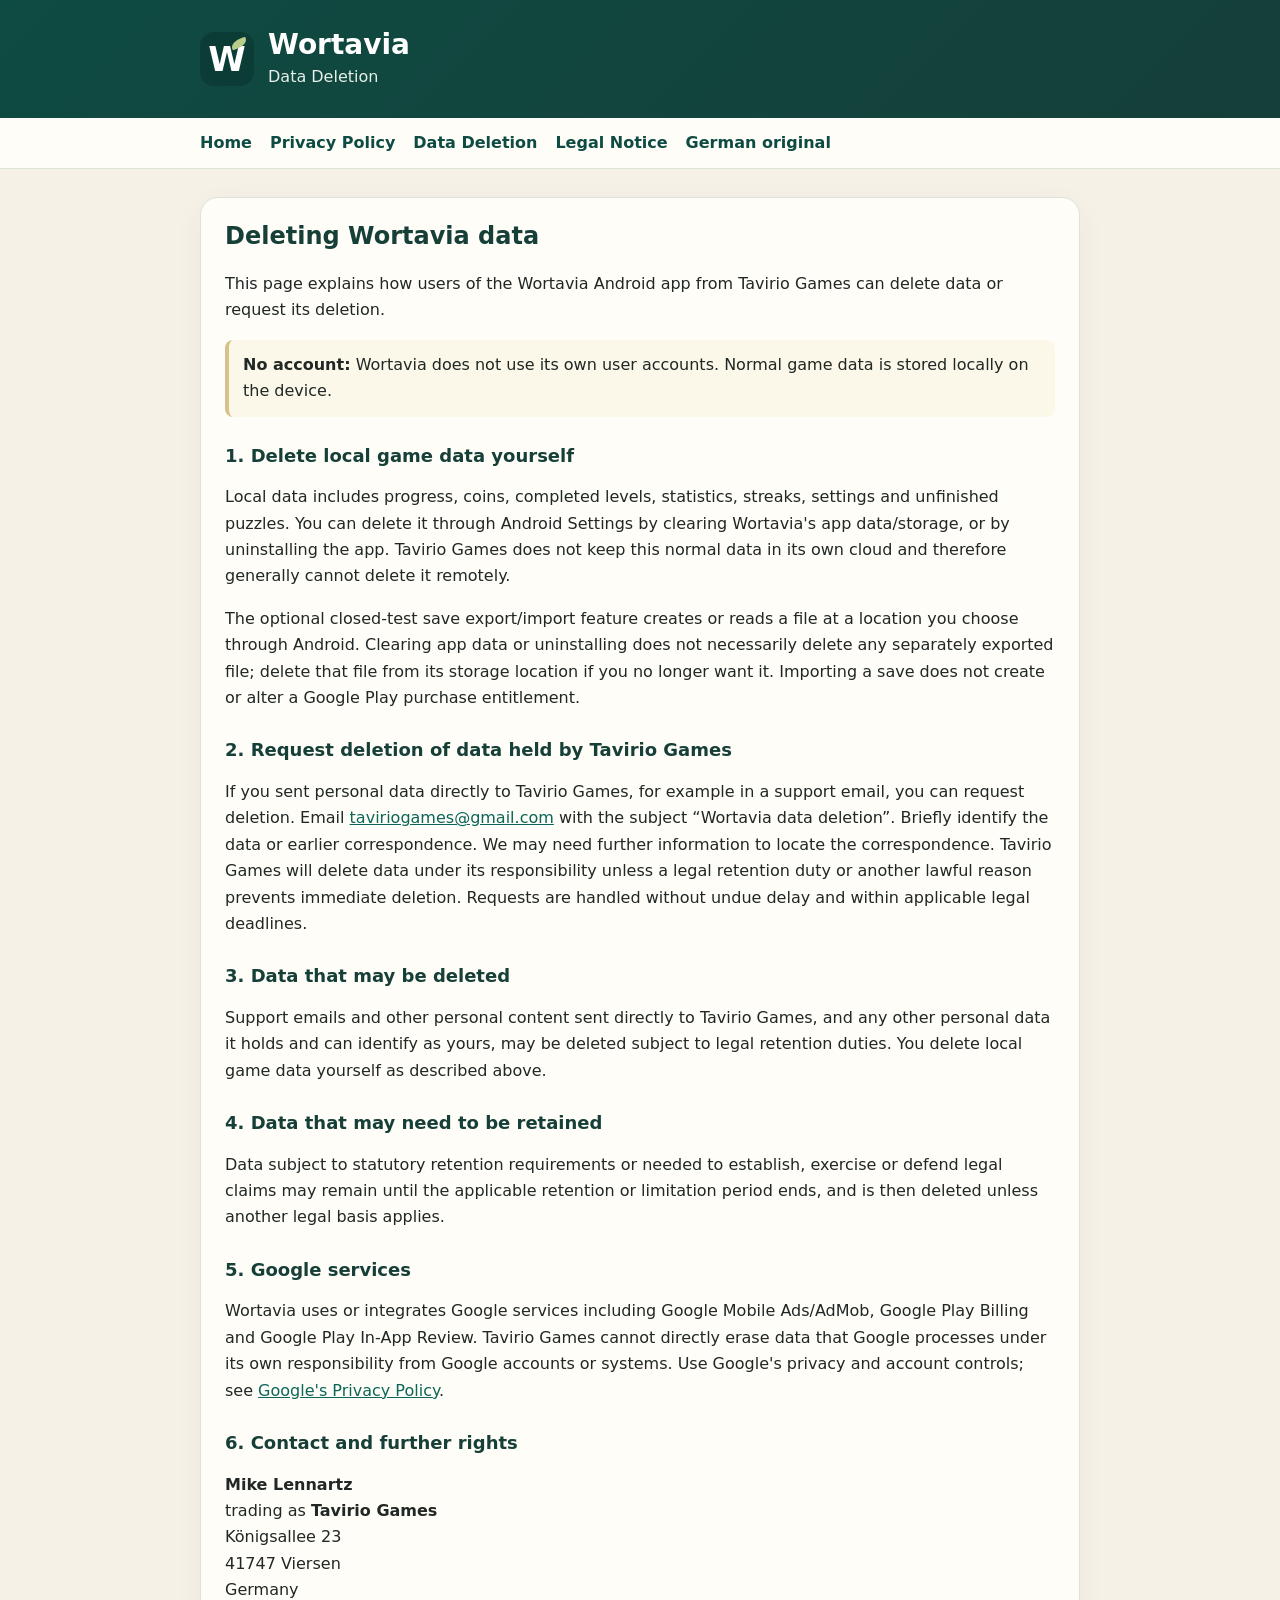
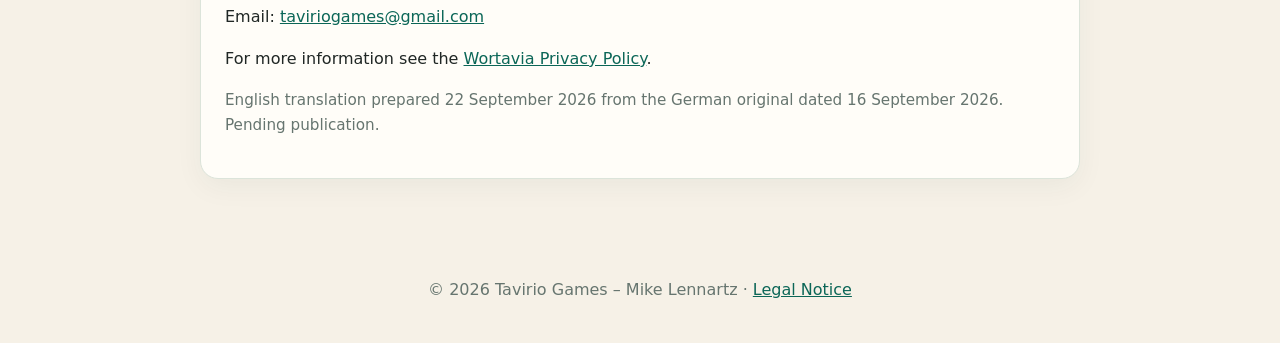
==== data-deletion-en.html @ 03f28e55 "Publish English Wortavia legal pages" ====
<!doctype html>
<html lang="en">
<head><meta charset="utf-8"><meta name="viewport" content="width=device-width,initial-scale=1"><title>Data Deletion – Wortavia</title><meta name="description" content="How to delete Wortavia data and request deletion from Tavirio Games."><link rel="stylesheet" href="styles.css"></head>
<body><header><div class="wrap brand"><div class="logo" aria-hidden="true">W</div><div><h1>Wortavia</h1><p>Data Deletion</p></div></div></header>
<nav><div class="wrap"><a href="index.html">Home</a><a href="privacy-en.html">Privacy Policy</a><a href="data-deletion-en.html">Data Deletion</a><a href="legal-notice-en.html">Legal Notice</a><a href="datenloeschung.html">German original</a></div></nav>
<main class="wrap"><section class="card"><h2>Deleting Wortavia data</h2>
<p>This page explains how users of the Wortavia Android app from Tavirio Games can delete data or request its deletion.</p>
<div class="notice"><strong>No account:</strong> Wortavia does not use its own user accounts. Normal game data is stored locally on the device.</div>
<h3>1. Delete local game data yourself</h3>
<p>Local data includes progress, coins, completed levels, statistics, streaks, settings and unfinished puzzles. You can delete it through Android Settings by clearing Wortavia's app data/storage, or by uninstalling the app. Tavirio Games does not keep this normal data in its own cloud and therefore generally cannot delete it remotely.</p>
<p>The optional closed-test save export/import feature creates or reads a file at a location you choose through Android. Clearing app data or uninstalling does not necessarily delete any separately exported file; delete that file from its storage location if you no longer want it. Importing a save does not create or alter a Google Play purchase entitlement.</p>
<h3>2. Request deletion of data held by Tavirio Games</h3>
<p>If you sent personal data directly to Tavirio Games, for example in a support email, you can request deletion. Email <a href="mailto:taviriogames@gmail.com?subject=Wortavia%20data%20deletion">taviriogames@gmail.com</a> with the subject “Wortavia data deletion”. Briefly identify the data or earlier correspondence. We may need further information to locate the correspondence. Tavirio Games will delete data under its responsibility unless a legal retention duty or another lawful reason prevents immediate deletion. Requests are handled without undue delay and within applicable legal deadlines.</p>
<h3>3. Data that may be deleted</h3>
<p>Support emails and other personal content sent directly to Tavirio Games, and any other personal data it holds and can identify as yours, may be deleted subject to legal retention duties. You delete local game data yourself as described above.</p>
<h3>4. Data that may need to be retained</h3>
<p>Data subject to statutory retention requirements or needed to establish, exercise or defend legal claims may remain until the applicable retention or limitation period ends, and is then deleted unless another legal basis applies.</p>
<h3>5. Google services</h3>
<p>Wortavia uses or integrates Google services including Google Mobile Ads/AdMob, Google Play Billing and Google Play In-App Review. Tavirio Games cannot directly erase data that Google processes under its own responsibility from Google accounts or systems. Use Google's privacy and account controls; see <a href="https://policies.google.com/privacy?hl=en">Google's Privacy Policy</a>.</p>
<h3>6. Contact and further rights</h3>
<p><strong>Mike Lennartz</strong><br>trading as <strong>Tavirio Games</strong><br>Königsallee 23<br>41747 Viersen<br>Germany<br>Email: <a href="mailto:taviriogames@gmail.com">taviriogames@gmail.com</a></p>
<p>For more information see the <a href="privacy-en.html">Wortavia Privacy Policy</a>.</p>
<p class="small">English translation prepared 22 September 2026 from the German original dated 16 September 2026. Pending publication.</p>
</section></main><footer><div class="wrap">© 2026 Tavirio Games – Mike Lennartz · <a href="legal-notice-en.html">Legal Notice</a></div></footer></body></html>
---- styles.css ----
:root{--bg:#f6f1e7;--card:#fffdf8;--text:#163f38;--muted:#66756f;--line:#dce4da;--accent:#0e4b42;--accent2:#d6c28a}*{box-sizing:border-box}html{scroll-behavior:smooth}body{margin:0;font-family:system-ui,-apple-system,BlinkMacSystemFont,"Segoe UI",Roboto,Arial,sans-serif;background:var(--bg);color:#202725;line-height:1.65}header{background:linear-gradient(135deg,#0e4b42,#153f39);color:#fff;padding:28px 20px}.wrap{max-width:920px;margin:0 auto;padding-left:20px;padding-right:20px}.brand{display:flex;gap:14px;align-items:center}.logo{width:54px;height:54px;border-radius:14px;background:#0b3d36;display:flex;align-items:center;justify-content:center;font-size:34px;font-weight:700;color:#fff;position:relative}.logo:after{content:"";position:absolute;width:16px;height:9px;border-radius:80% 10% 80% 10%;background:#b9cc8b;right:7px;top:7px;transform:rotate(-18deg)}header h1{margin:0;font-size:28px;color:#fff}header p{margin:2px 0 0;color:#e6efe9}nav{background:#fffdf8;border-bottom:1px solid var(--line);position:sticky;top:0;z-index:2}nav .wrap{display:flex;gap:18px;padding-top:12px;padding-bottom:12px;flex-wrap:wrap}nav a{color:var(--accent);text-decoration:none;font-weight:650}main{padding-top:28px;padding-bottom:54px}.card{background:var(--card);border:1px solid var(--line);border-radius:18px;padding:24px;margin-bottom:20px;box-shadow:0 8px 28px rgba(22,63,56,.05)}h1,h2,h3{color:var(--text);line-height:1.2}h2{font-size:24px;margin-top:0}h3{font-size:18px;margin-top:28px}a{color:#0b6657}.button{display:inline-block;background:var(--accent);color:#fff;text-decoration:none;padding:10px 14px;border-radius:10px;font-weight:700;margin:4px 8px 4px 0}.button.secondary{background:#e8eee9;color:var(--accent)}.notice{border-left:4px solid var(--accent2);padding:12px 14px;background:#fbf7e9;border-radius:8px}.small{color:var(--muted);font-size:.95rem}footer{padding:24px 0 40px;color:var(--muted);text-align:center}ul{padding-left:22px}@media(max-width:560px){header{padding:22px 14px}.wrap{padding-left:14px;padding-right:14px}.card{padding:19px}.brand{align-items:flex-start}.logo{width:48px;height:48px;font-size:30px}nav .wrap{gap:14px}}
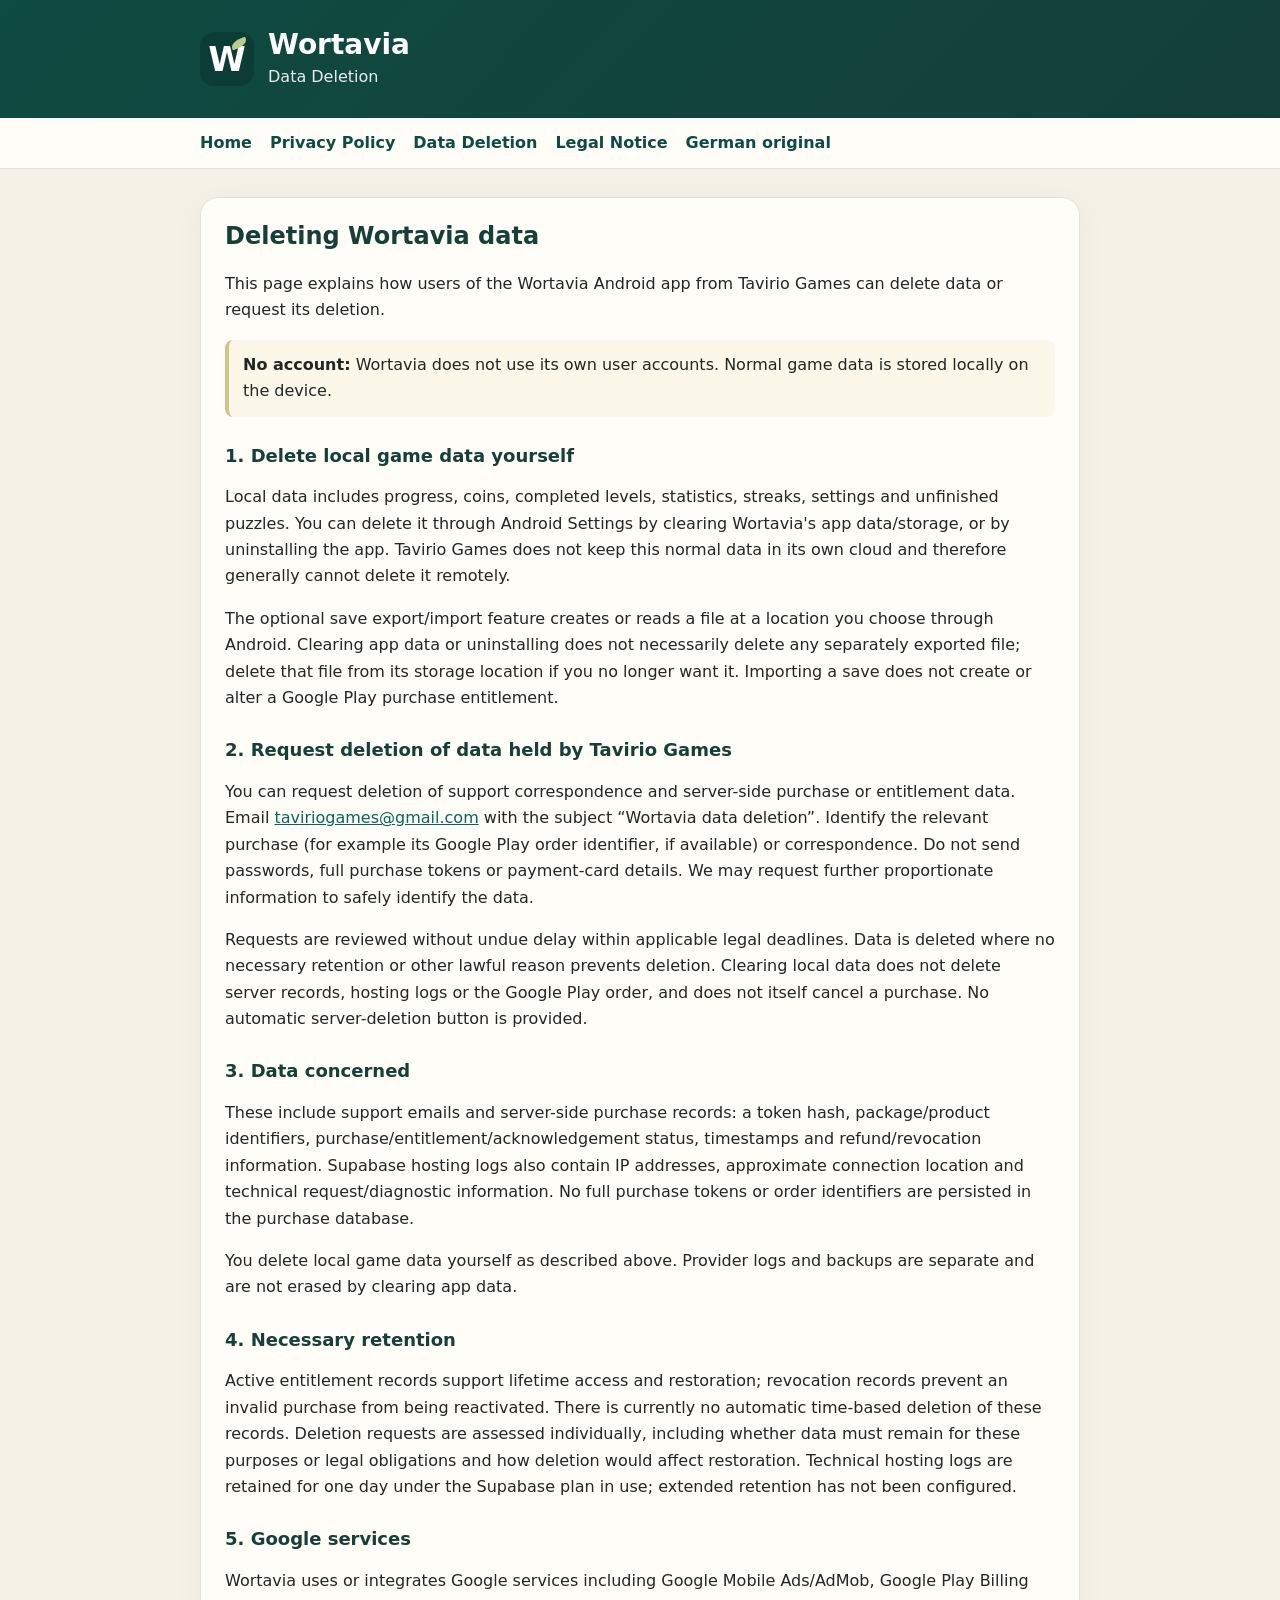
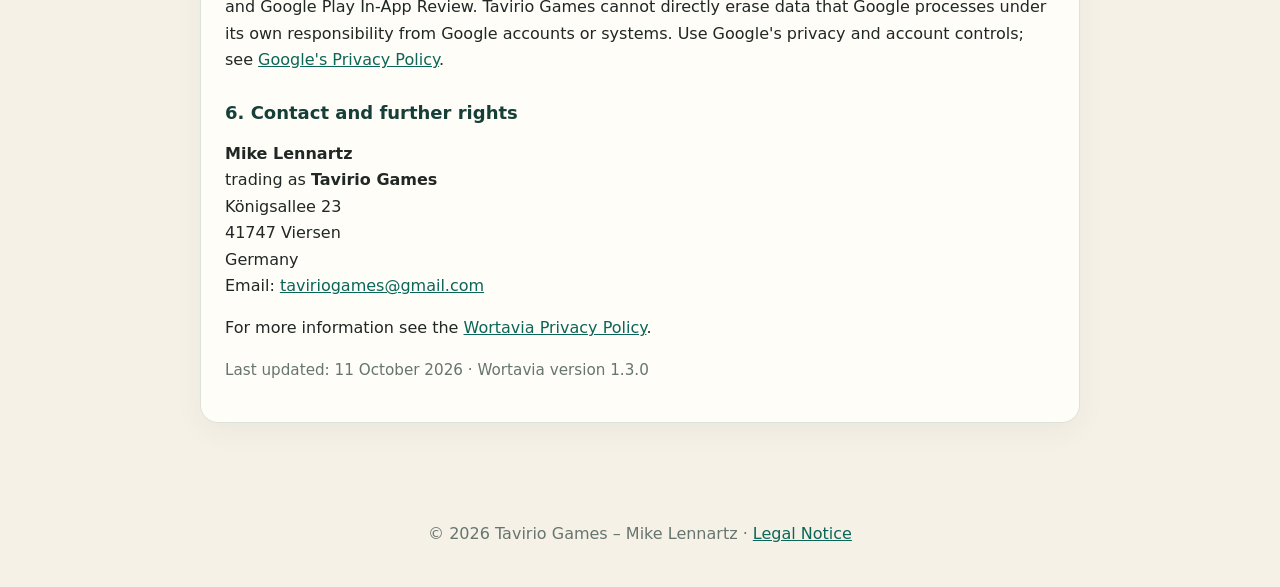
==== commit 02a82a41: "Update Wortavia privacy and data deletion disclosures" ====
--- a/data-deletion-en.html
+++ b/data-deletion-en.html
@@ -8,17 +8,19 @@
 <div class="notice"><strong>No account:</strong> Wortavia does not use its own user accounts. Normal game data is stored locally on the device.</div>
 <h3>1. Delete local game data yourself</h3>
 <p>Local data includes progress, coins, completed levels, statistics, streaks, settings and unfinished puzzles. You can delete it through Android Settings by clearing Wortavia's app data/storage, or by uninstalling the app. Tavirio Games does not keep this normal data in its own cloud and therefore generally cannot delete it remotely.</p>
-<p>The optional closed-test save export/import feature creates or reads a file at a location you choose through Android. Clearing app data or uninstalling does not necessarily delete any separately exported file; delete that file from its storage location if you no longer want it. Importing a save does not create or alter a Google Play purchase entitlement.</p>
+<p>The optional save export/import feature creates or reads a file at a location you choose through Android. Clearing app data or uninstalling does not necessarily delete any separately exported file; delete that file from its storage location if you no longer want it. Importing a save does not create or alter a Google Play purchase entitlement.</p>
 <h3>2. Request deletion of data held by Tavirio Games</h3>
-<p>If you sent personal data directly to Tavirio Games, for example in a support email, you can request deletion. Email <a href="mailto:taviriogames@gmail.com?subject=Wortavia%20data%20deletion">taviriogames@gmail.com</a> with the subject “Wortavia data deletion”. Briefly identify the data or earlier correspondence. We may need further information to locate the correspondence. Tavirio Games will delete data under its responsibility unless a legal retention duty or another lawful reason prevents immediate deletion. Requests are handled without undue delay and within applicable legal deadlines.</p>
-<h3>3. Data that may be deleted</h3>
-<p>Support emails and other personal content sent directly to Tavirio Games, and any other personal data it holds and can identify as yours, may be deleted subject to legal retention duties. You delete local game data yourself as described above.</p>
-<h3>4. Data that may need to be retained</h3>
-<p>Data subject to statutory retention requirements or needed to establish, exercise or defend legal claims may remain until the applicable retention or limitation period ends, and is then deleted unless another legal basis applies.</p>
+<p>You can request deletion of support correspondence and server-side purchase or entitlement data. Email <a href="mailto:taviriogames@gmail.com?subject=Wortavia%20data%20deletion">taviriogames@gmail.com</a> with the subject “Wortavia data deletion”. Identify the relevant purchase (for example its Google Play order identifier, if available) or correspondence. Do not send passwords, full purchase tokens or payment-card details. We may request further proportionate information to safely identify the data.</p>
+<p>Requests are reviewed without undue delay within applicable legal deadlines. Data is deleted where no necessary retention or other lawful reason prevents deletion. Clearing local data does not delete server records, hosting logs or the Google Play order, and does not itself cancel a purchase. No automatic server-deletion button is provided.</p>
+<h3>3. Data concerned</h3>
+<p>These include support emails and server-side purchase records: a token hash, package/product identifiers, purchase/entitlement/acknowledgement status, timestamps and refund/revocation information. Supabase hosting logs also contain IP addresses, approximate connection location and technical request/diagnostic information. No full purchase tokens or order identifiers are persisted in the purchase database.</p>
+<p>You delete local game data yourself as described above. Provider logs and backups are separate and are not erased by clearing app data.</p>
+<h3>4. Necessary retention</h3>
+<p>Active entitlement records support lifetime access and restoration; revocation records prevent an invalid purchase from being reactivated. There is currently no automatic time-based deletion of these records. Deletion requests are assessed individually, including whether data must remain for these purposes or legal obligations and how deletion would affect restoration. Technical hosting logs are retained for one day under the Supabase plan in use; extended retention has not been configured.</p>
 <h3>5. Google services</h3>
 <p>Wortavia uses or integrates Google services including Google Mobile Ads/AdMob, Google Play Billing and Google Play In-App Review. Tavirio Games cannot directly erase data that Google processes under its own responsibility from Google accounts or systems. Use Google's privacy and account controls; see <a href="https://policies.google.com/privacy?hl=en">Google's Privacy Policy</a>.</p>
 <h3>6. Contact and further rights</h3>
 <p><strong>Mike Lennartz</strong><br>trading as <strong>Tavirio Games</strong><br>Königsallee 23<br>41747 Viersen<br>Germany<br>Email: <a href="mailto:taviriogames@gmail.com">taviriogames@gmail.com</a></p>
 <p>For more information see the <a href="privacy-en.html">Wortavia Privacy Policy</a>.</p>
-<p class="small">English translation prepared 22 September 2026 from the German original dated 16 September 2026. Pending publication.</p>
+<p class="small">Last updated: 11 October 2026 · Wortavia version 1.3.0</p>
 </section></main><footer><div class="wrap">© 2026 Tavirio Games – Mike Lennartz · <a href="legal-notice-en.html">Legal Notice</a></div></footer></body></html>
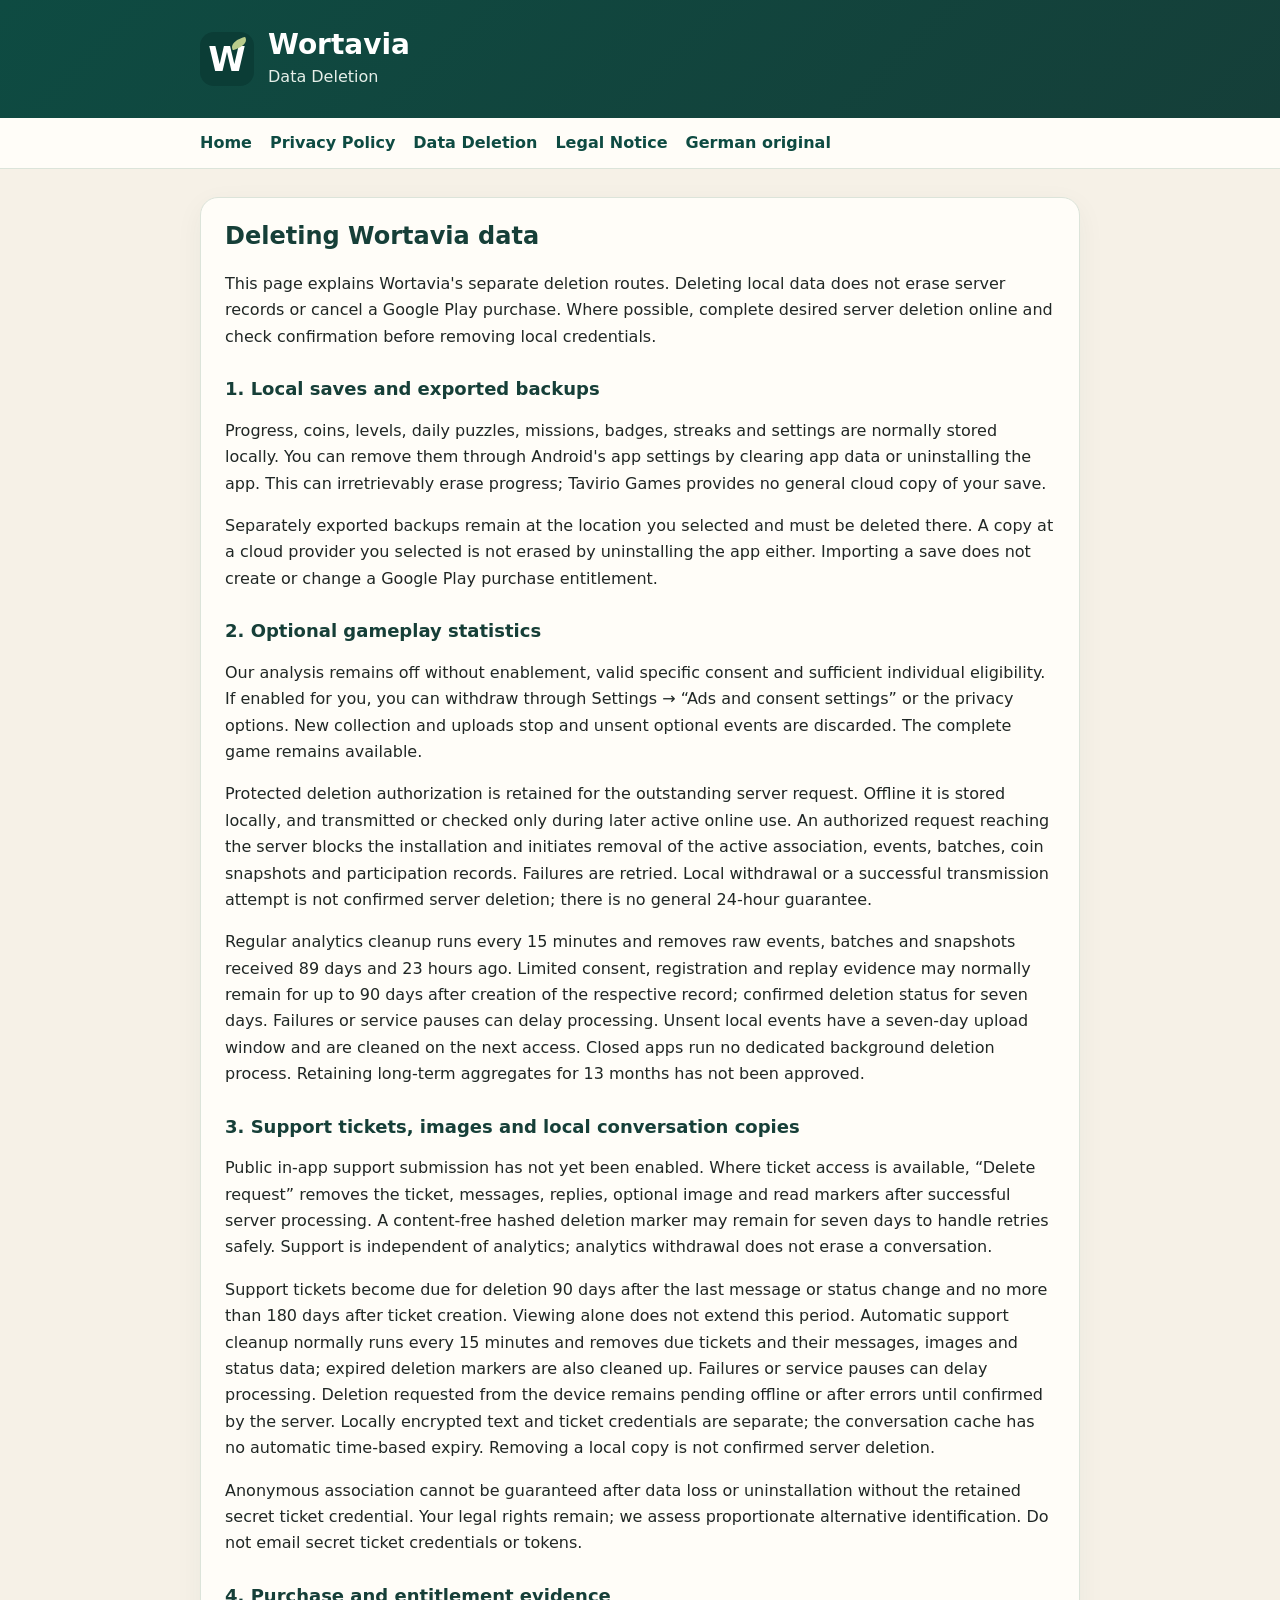
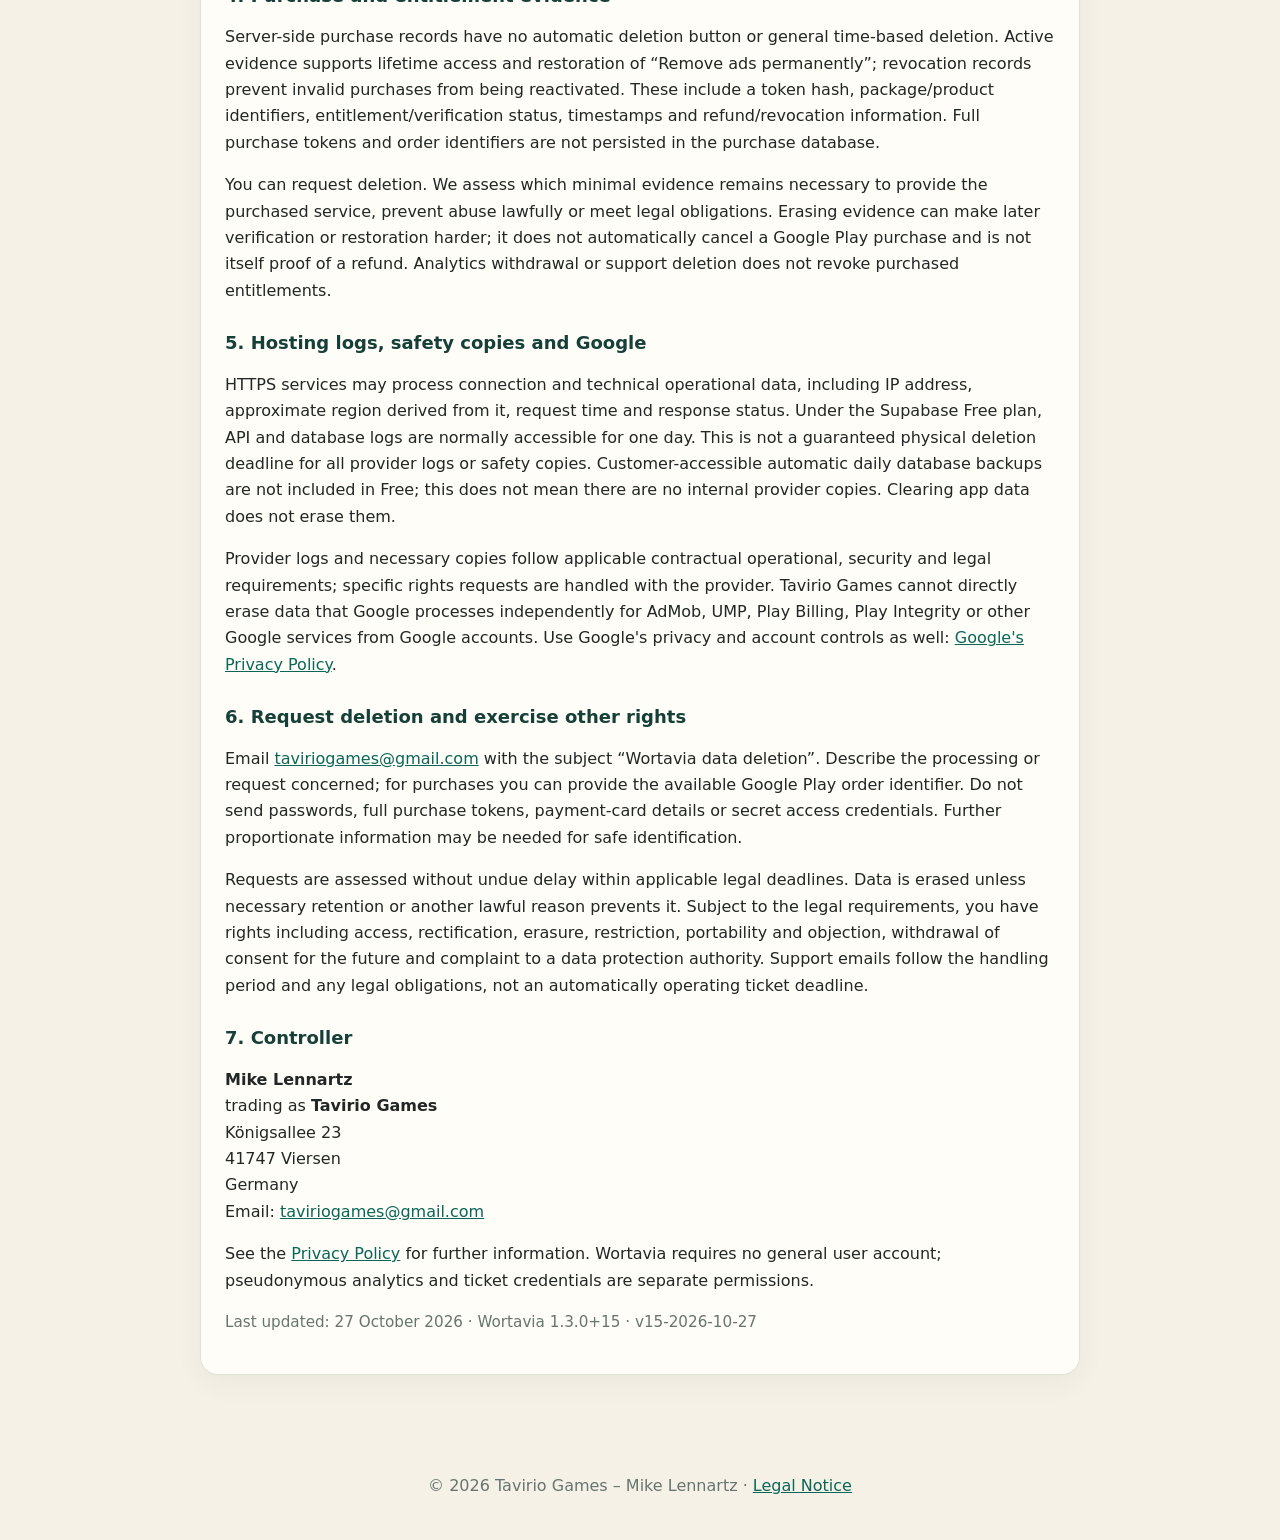
==== commit a7423002: "Publish Wortavia +15 privacy and deletion policies" ====
--- a/data-deletion-en.html
+++ b/data-deletion-en.html
@@ -3,24 +3,31 @@
 <head><meta charset="utf-8"><meta name="viewport" content="width=device-width,initial-scale=1"><title>Data Deletion – Wortavia</title><meta name="description" content="How to delete Wortavia data and request deletion from Tavirio Games."><link rel="stylesheet" href="styles.css"></head>
 <body><header><div class="wrap brand"><div class="logo" aria-hidden="true">W</div><div><h1>Wortavia</h1><p>Data Deletion</p></div></div></header>
 <nav><div class="wrap"><a href="index.html">Home</a><a href="privacy-en.html">Privacy Policy</a><a href="data-deletion-en.html">Data Deletion</a><a href="legal-notice-en.html">Legal Notice</a><a href="datenloeschung.html">German original</a></div></nav>
-<main class="wrap"><section class="card"><h2>Deleting Wortavia data</h2>
-<p>This page explains how users of the Wortavia Android app from Tavirio Games can delete data or request its deletion.</p>
-<div class="notice"><strong>No account:</strong> Wortavia does not use its own user accounts. Normal game data is stored locally on the device.</div>
-<h3>1. Delete local game data yourself</h3>
-<p>Local data includes progress, coins, completed levels, statistics, streaks, settings and unfinished puzzles. You can delete it through Android Settings by clearing Wortavia's app data/storage, or by uninstalling the app. Tavirio Games does not keep this normal data in its own cloud and therefore generally cannot delete it remotely.</p>
-<p>The optional save export/import feature creates or reads a file at a location you choose through Android. Clearing app data or uninstalling does not necessarily delete any separately exported file; delete that file from its storage location if you no longer want it. Importing a save does not create or alter a Google Play purchase entitlement.</p>
-<h3>2. Request deletion of data held by Tavirio Games</h3>
-<p>You can request deletion of support correspondence and server-side purchase or entitlement data. Email <a href="mailto:taviriogames@gmail.com?subject=Wortavia%20data%20deletion">taviriogames@gmail.com</a> with the subject “Wortavia data deletion”. Identify the relevant purchase (for example its Google Play order identifier, if available) or correspondence. Do not send passwords, full purchase tokens or payment-card details. We may request further proportionate information to safely identify the data.</p>
-<p>Requests are reviewed without undue delay within applicable legal deadlines. Data is deleted where no necessary retention or other lawful reason prevents deletion. Clearing local data does not delete server records, hosting logs or the Google Play order, and does not itself cancel a purchase. No automatic server-deletion button is provided.</p>
-<h3>3. Data concerned</h3>
-<p>These include support emails and server-side purchase records: a token hash, package/product identifiers, purchase/entitlement/acknowledgement status, timestamps and refund/revocation information. Supabase hosting logs also contain IP addresses, approximate connection location and technical request/diagnostic information. No full purchase tokens or order identifiers are persisted in the purchase database.</p>
-<p>You delete local game data yourself as described above. Provider logs and backups are separate and are not erased by clearing app data.</p>
-<h3>4. Necessary retention</h3>
-<p>Active entitlement records support lifetime access and restoration; revocation records prevent an invalid purchase from being reactivated. There is currently no automatic time-based deletion of these records. Deletion requests are assessed individually, including whether data must remain for these purposes or legal obligations and how deletion would affect restoration. Technical hosting logs are retained for one day under the Supabase plan in use; extended retention has not been configured.</p>
-<h3>5. Google services</h3>
-<p>Wortavia uses or integrates Google services including Google Mobile Ads/AdMob, Google Play Billing and Google Play In-App Review. Tavirio Games cannot directly erase data that Google processes under its own responsibility from Google accounts or systems. Use Google's privacy and account controls; see <a href="https://policies.google.com/privacy?hl=en">Google's Privacy Policy</a>.</p>
-<h3>6. Contact and further rights</h3>
+<main class="wrap"><section class="card">
+<h2>Deleting Wortavia data</h2>
+<p>This page explains Wortavia's separate deletion routes. Deleting local data does not erase server records or cancel a Google Play purchase. Where possible, complete desired server deletion online and check confirmation before removing local credentials.</p>
+<h3>1. Local saves and exported backups</h3>
+<p>Progress, coins, levels, daily puzzles, missions, badges, streaks and settings are normally stored locally. You can remove them through Android's app settings by clearing app data or uninstalling the app. This can irretrievably erase progress; Tavirio Games provides no general cloud copy of your save.</p>
+<p>Separately exported backups remain at the location you selected and must be deleted there. A copy at a cloud provider you selected is not erased by uninstalling the app either. Importing a save does not create or change a Google Play purchase entitlement.</p>
+<h3>2. Optional gameplay statistics</h3>
+<p>Our analysis remains off without enablement, valid specific consent and sufficient individual eligibility. If enabled for you, you can withdraw through Settings → “Ads and consent settings” or the privacy options. New collection and uploads stop and unsent optional events are discarded. The complete game remains available.</p>
+<p>Protected deletion authorization is retained for the outstanding server request. Offline it is stored locally, and transmitted or checked only during later active online use. An authorized request reaching the server blocks the installation and initiates removal of the active association, events, batches, coin snapshots and participation records. Failures are retried. Local withdrawal or a successful transmission attempt is not confirmed server deletion; there is no general 24-hour guarantee.</p>
+<p>Regular analytics cleanup runs every 15 minutes and removes raw events, batches and snapshots received 89 days and 23 hours ago. Limited consent, registration and replay evidence may normally remain for up to 90 days after creation of the respective record; confirmed deletion status for seven days. Failures or service pauses can delay processing. Unsent local events have a seven-day upload window and are cleaned on the next access. Closed apps run no dedicated background deletion process. Retaining long-term aggregates for 13 months has not been approved.</p>
+<h3>3. Support tickets, images and local conversation copies</h3>
+<p>Public in-app support submission has not yet been enabled. Where ticket access is available, “Delete request” removes the ticket, messages, replies, optional image and read markers after successful server processing. A content-free hashed deletion marker may remain for seven days to handle retries safely. Support is independent of analytics; analytics withdrawal does not erase a conversation.</p>
+<p>Support tickets become due for deletion 90 days after the last message or status change and no more than 180 days after ticket creation. Viewing alone does not extend this period. Automatic support cleanup normally runs every 15 minutes and removes due tickets and their messages, images and status data; expired deletion markers are also cleaned up. Failures or service pauses can delay processing. Deletion requested from the device remains pending offline or after errors until confirmed by the server. Locally encrypted text and ticket credentials are separate; the conversation cache has no automatic time-based expiry. Removing a local copy is not confirmed server deletion.</p>
+<p>Anonymous association cannot be guaranteed after data loss or uninstallation without the retained secret ticket credential. Your legal rights remain; we assess proportionate alternative identification. Do not email secret ticket credentials or tokens.</p>
+<h3>4. Purchase and entitlement evidence</h3>
+<p>Server-side purchase records have no automatic deletion button or general time-based deletion. Active evidence supports lifetime access and restoration of “Remove ads permanently”; revocation records prevent invalid purchases from being reactivated. These include a token hash, package/product identifiers, entitlement/verification status, timestamps and refund/revocation information. Full purchase tokens and order identifiers are not persisted in the purchase database.</p>
+<p>You can request deletion. We assess which minimal evidence remains necessary to provide the purchased service, prevent abuse lawfully or meet legal obligations. Erasing evidence can make later verification or restoration harder; it does not automatically cancel a Google Play purchase and is not itself proof of a refund. Analytics withdrawal or support deletion does not revoke purchased entitlements.</p>
+<h3>5. Hosting logs, safety copies and Google</h3>
+<p>HTTPS services may process connection and technical operational data, including IP address, approximate region derived from it, request time and response status. Under the Supabase Free plan, API and database logs are normally accessible for one day. This is not a guaranteed physical deletion deadline for all provider logs or safety copies. Customer-accessible automatic daily database backups are not included in Free; this does not mean there are no internal provider copies. Clearing app data does not erase them.</p>
+<p>Provider logs and necessary copies follow applicable contractual operational, security and legal requirements; specific rights requests are handled with the provider. Tavirio Games cannot directly erase data that Google processes independently for AdMob, UMP, Play Billing, Play Integrity or other Google services from Google accounts. Use Google's privacy and account controls as well: <a href="https://policies.google.com/privacy?hl=en">Google's Privacy Policy</a>.</p>
+<h3>6. Request deletion and exercise other rights</h3>
+<p>Email <a href="mailto:taviriogames@gmail.com?subject=Wortavia%20data%20deletion">taviriogames@gmail.com</a> with the subject “Wortavia data deletion”. Describe the processing or request concerned; for purchases you can provide the available Google Play order identifier. Do not send passwords, full purchase tokens, payment-card details or secret access credentials. Further proportionate information may be needed for safe identification.</p>
+<p>Requests are assessed without undue delay within applicable legal deadlines. Data is erased unless necessary retention or another lawful reason prevents it. Subject to the legal requirements, you have rights including access, rectification, erasure, restriction, portability and objection, withdrawal of consent for the future and complaint to a data protection authority. Support emails follow the handling period and any legal obligations, not an automatically operating ticket deadline.</p>
+<h3>7. Controller</h3>
 <p><strong>Mike Lennartz</strong><br>trading as <strong>Tavirio Games</strong><br>Königsallee 23<br>41747 Viersen<br>Germany<br>Email: <a href="mailto:taviriogames@gmail.com">taviriogames@gmail.com</a></p>
-<p>For more information see the <a href="privacy-en.html">Wortavia Privacy Policy</a>.</p>
-<p class="small">Last updated: 11 October 2026 · Wortavia version 1.3.0</p>
+<p>See the <a href="privacy-en.html">Privacy Policy</a> for further information. Wortavia requires no general user account; pseudonymous analytics and ticket credentials are separate permissions.</p>
+<p class="small">Last updated: 27 October 2026 · Wortavia 1.3.0+15 · v15-2026-10-27</p>
 </section></main><footer><div class="wrap">© 2026 Tavirio Games – Mike Lennartz · <a href="legal-notice-en.html">Legal Notice</a></div></footer></body></html>
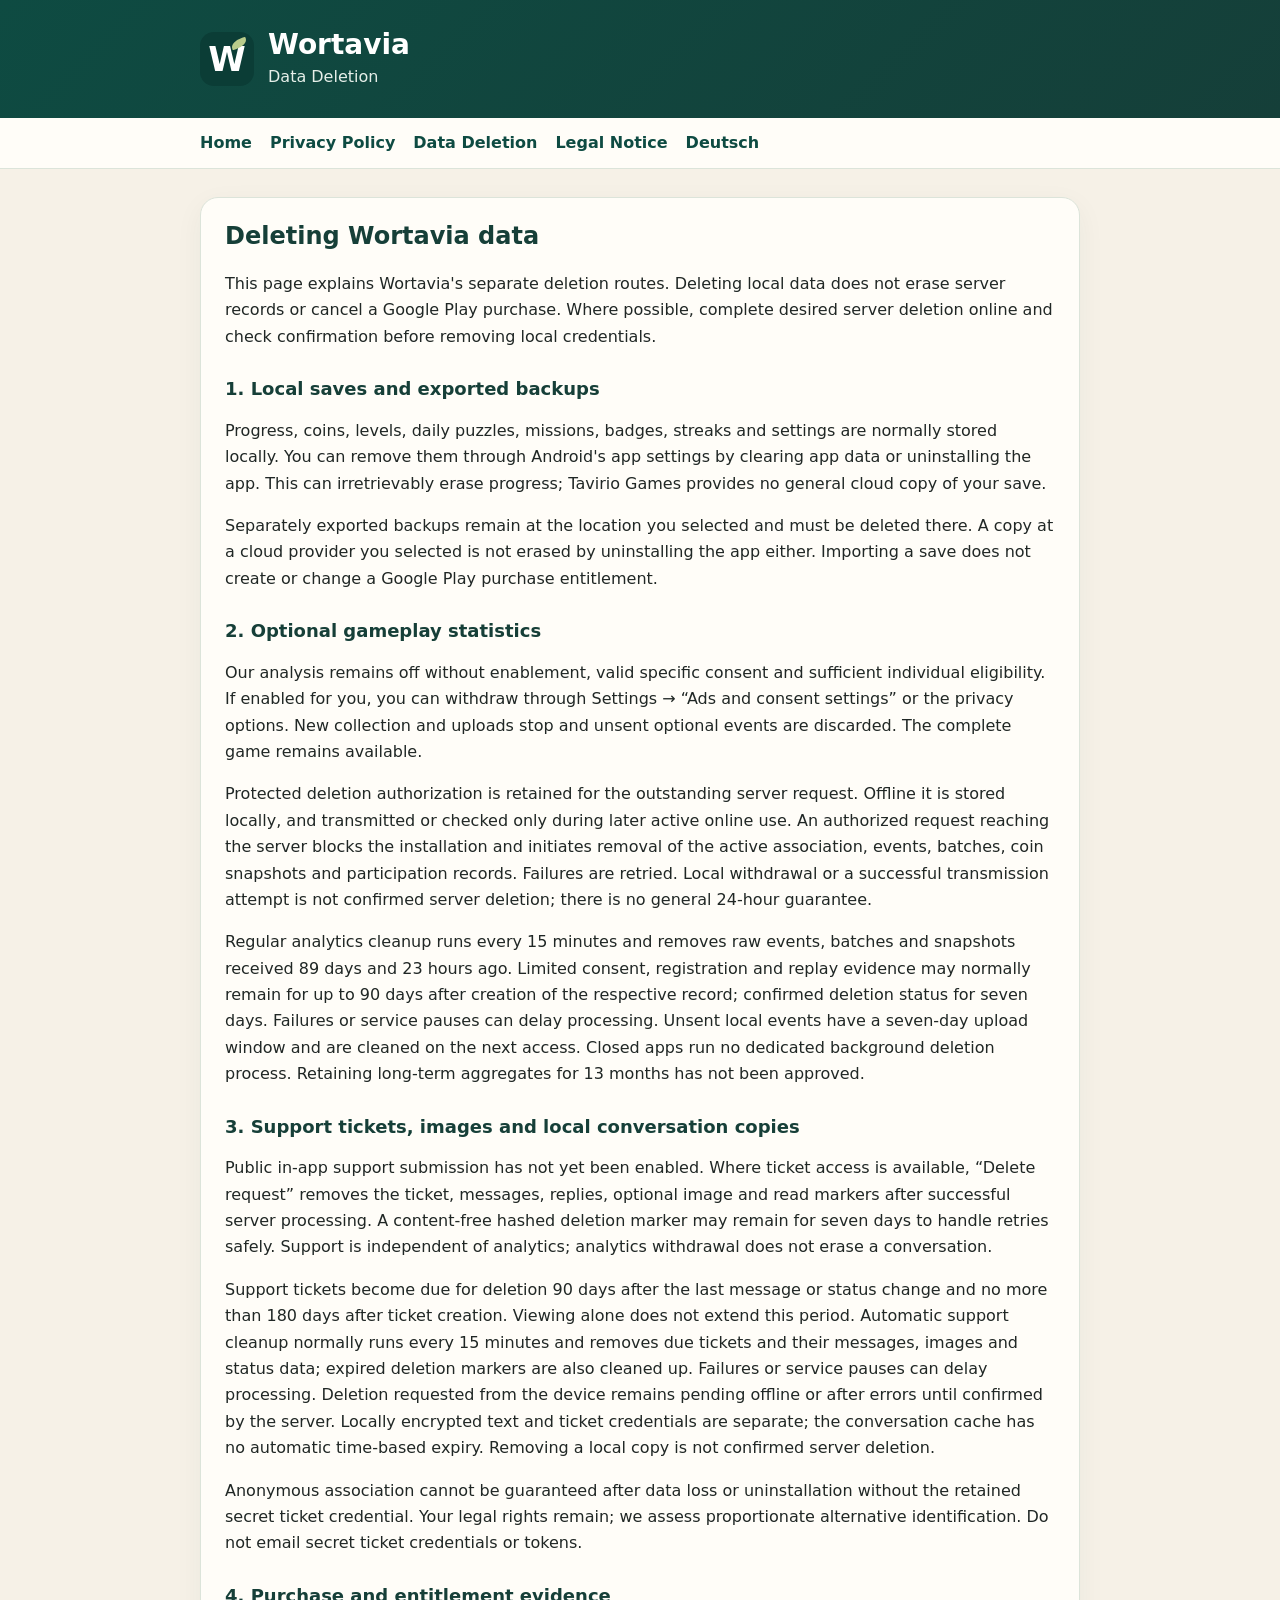
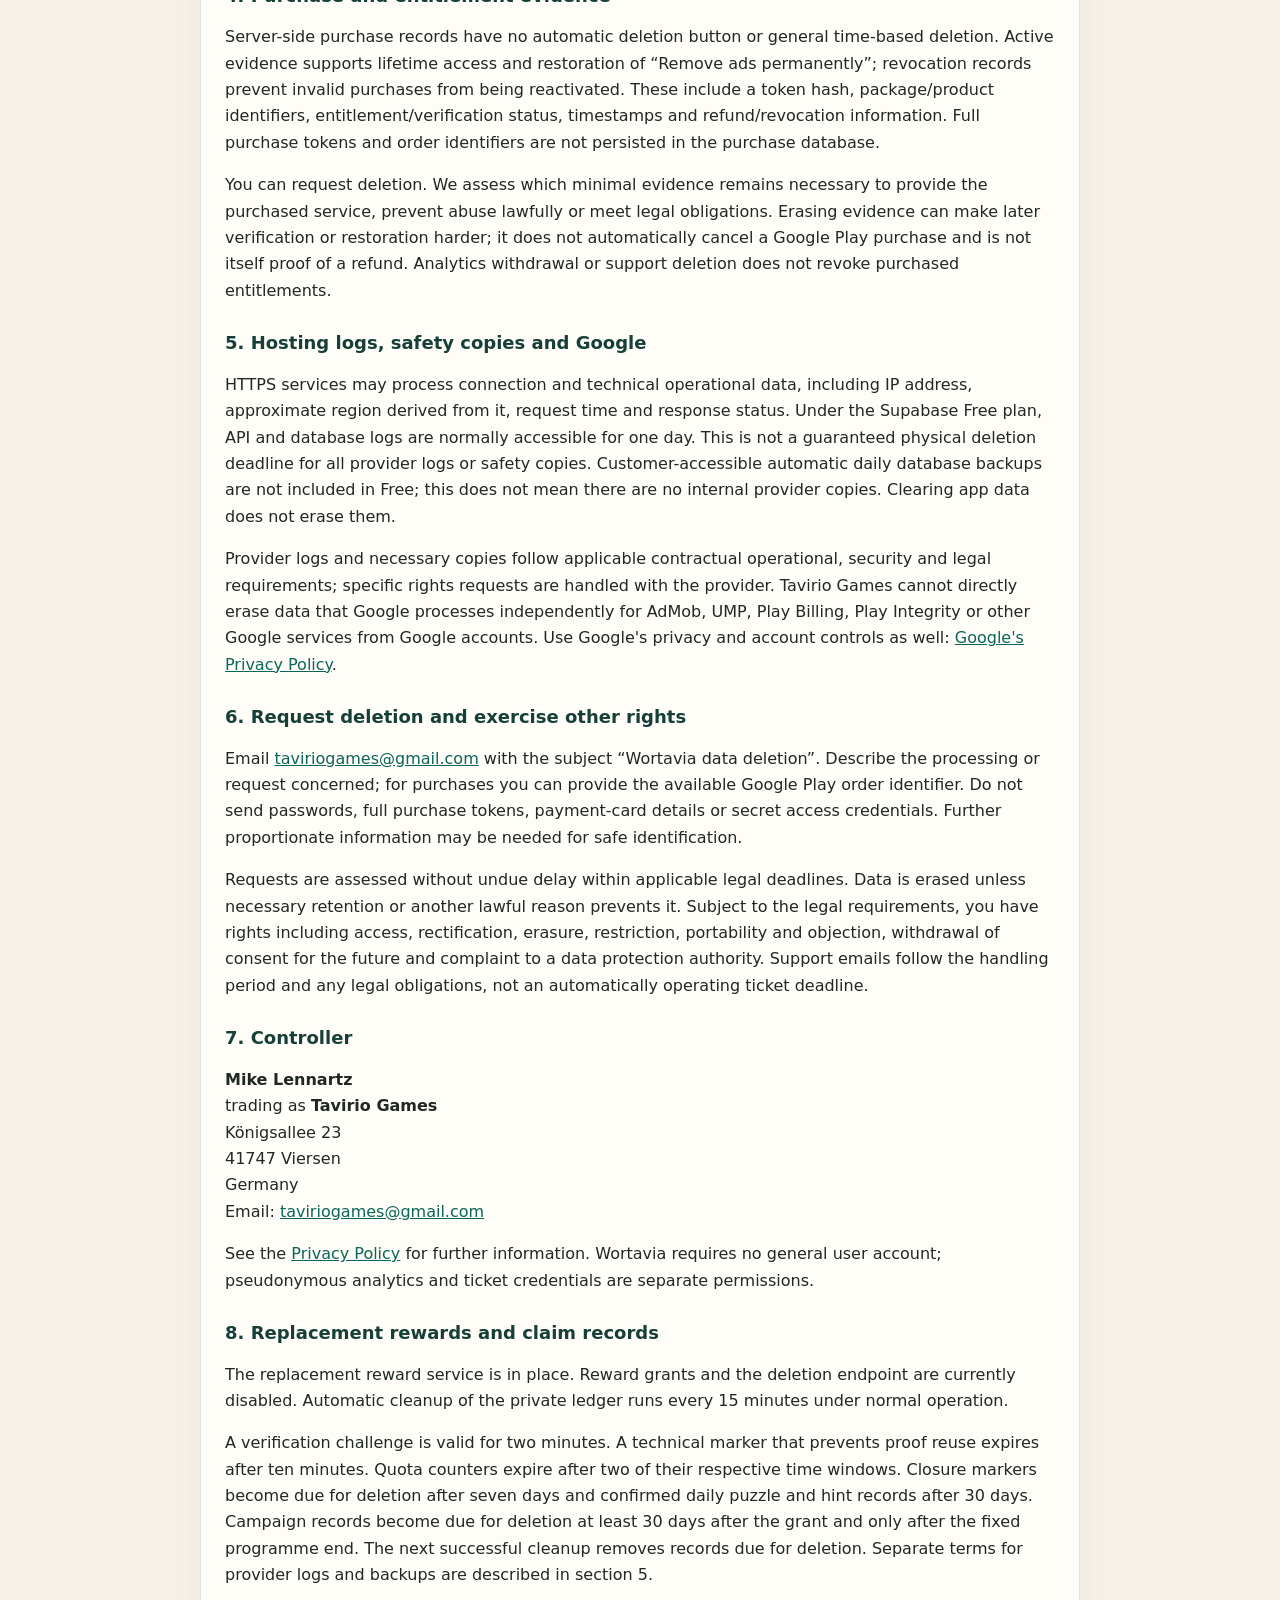
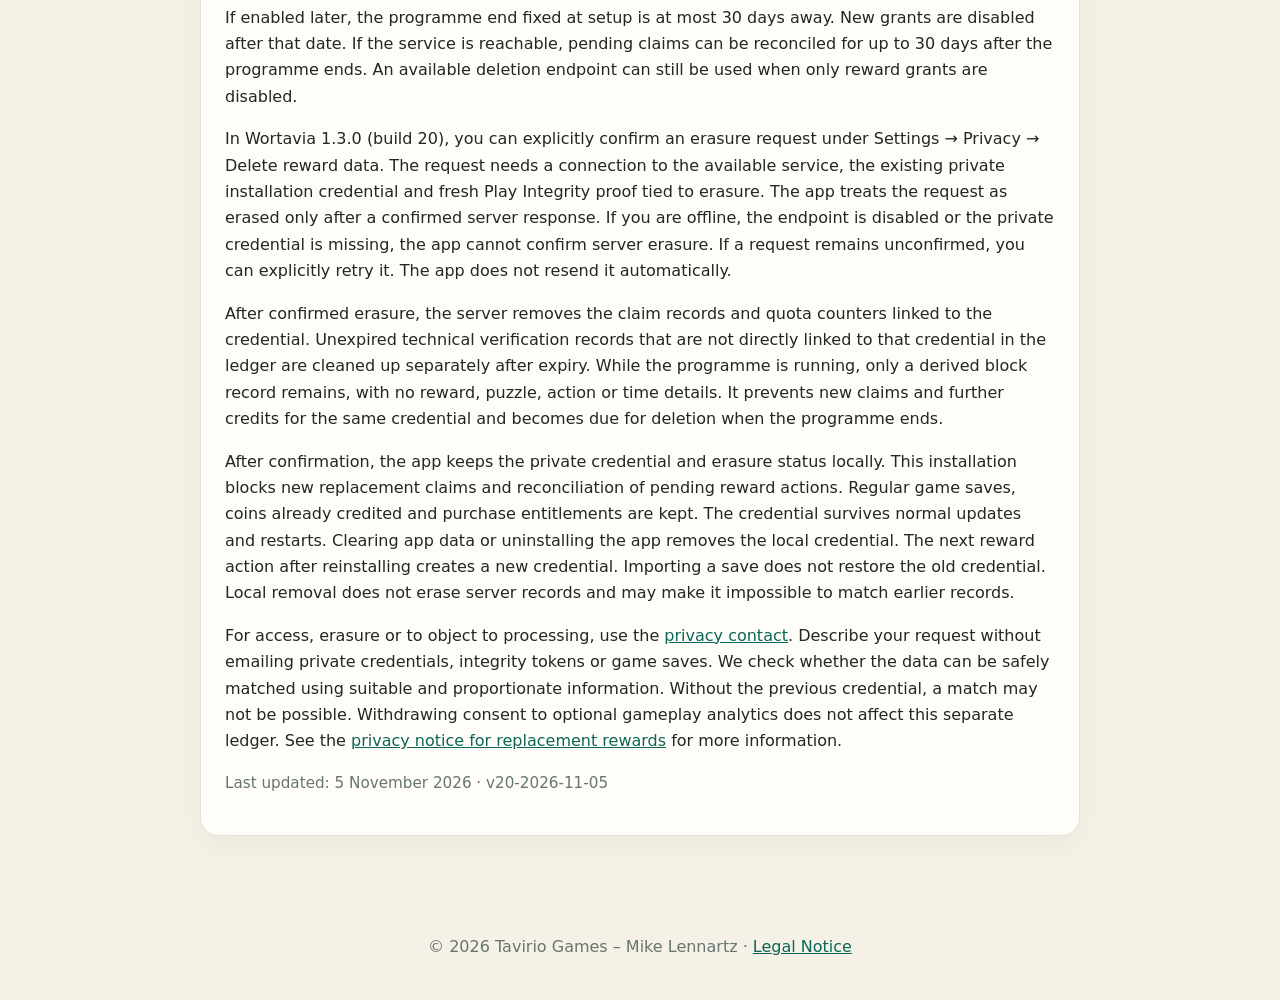
==== commit 9dbf80ef: "Publish Wortavia +20 privacy and deletion policies" ====
--- a/data-deletion-en.html
+++ b/data-deletion-en.html
@@ -2,7 +2,7 @@
 <html lang="en">
 <head><meta charset="utf-8"><meta name="viewport" content="width=device-width,initial-scale=1"><title>Data Deletion – Wortavia</title><meta name="description" content="How to delete Wortavia data and request deletion from Tavirio Games."><link rel="stylesheet" href="styles.css"></head>
 <body><header><div class="wrap brand"><div class="logo" aria-hidden="true">W</div><div><h1>Wortavia</h1><p>Data Deletion</p></div></div></header>
-<nav><div class="wrap"><a href="index.html">Home</a><a href="privacy-en.html">Privacy Policy</a><a href="data-deletion-en.html">Data Deletion</a><a href="legal-notice-en.html">Legal Notice</a><a href="datenloeschung.html">German original</a></div></nav>
+<nav><div class="wrap"><a href="index.html">Home</a><a href="privacy-en.html">Privacy Policy</a><a href="data-deletion-en.html" aria-current="page">Data Deletion</a><a href="legal-notice-en.html">Legal Notice</a><a href="datenloeschung.html" lang="de" hreflang="de">Deutsch</a></div></nav>
 <main class="wrap"><section class="card">
 <h2>Deleting Wortavia data</h2>
 <p>This page explains Wortavia's separate deletion routes. Deleting local data does not erase server records or cancel a Google Play purchase. Where possible, complete desired server deletion online and check confirmation before removing local credentials.</p>
@@ -29,5 +29,15 @@
 <h3>7. Controller</h3>
 <p><strong>Mike Lennartz</strong><br>trading as <strong>Tavirio Games</strong><br>Königsallee 23<br>41747 Viersen<br>Germany<br>Email: <a href="mailto:taviriogames@gmail.com">taviriogames@gmail.com</a></p>
 <p>See the <a href="privacy-en.html">Privacy Policy</a> for further information. Wortavia requires no general user account; pseudonymous analytics and ticket credentials are separate permissions.</p>
-<p class="small">Last updated: 27 October 2026 · Wortavia 1.3.0+15 · v15-2026-10-27</p>
+
+<h3 id="replacement-rewards">8. Replacement rewards and claim records</h3>
+<p>The replacement reward service is in place. Reward grants and the deletion endpoint are currently disabled. Automatic cleanup of the private ledger runs every 15 minutes under normal operation.</p>
+<p>A verification challenge is valid for two minutes. A technical marker that prevents proof reuse expires after ten minutes. Quota counters expire after two of their respective time windows. Closure markers become due for deletion after seven days and confirmed daily puzzle and hint records after 30 days. Campaign records become due for deletion at least 30 days after the grant and only after the fixed programme end. The next successful cleanup removes records due for deletion. Separate terms for provider logs and backups are described in section 5.</p>
+<p>If enabled later, the programme end fixed at setup is at most 30 days away. New grants are disabled after that date. If the service is reachable, pending claims can be reconciled for up to 30 days after the programme ends. An available deletion endpoint can still be used when only reward grants are disabled.</p>
+<p>In Wortavia 1.3.0 (build 20), you can explicitly confirm an erasure request under Settings → Privacy → Delete reward data. The request needs a connection to the available service, the existing private installation credential and fresh Play Integrity proof tied to erasure. The app treats the request as erased only after a confirmed server response. If you are offline, the endpoint is disabled or the private credential is missing, the app cannot confirm server erasure. If a request remains unconfirmed, you can explicitly retry it. The app does not resend it automatically.</p>
+<p>After confirmed erasure, the server removes the claim records and quota counters linked to the credential. Unexpired technical verification records that are not directly linked to that credential in the ledger are cleaned up separately after expiry. While the programme is running, only a derived block record remains, with no reward, puzzle, action or time details. It prevents new claims and further credits for the same credential and becomes due for deletion when the programme ends.</p>
+<p>After confirmation, the app keeps the private credential and erasure status locally. This installation blocks new replacement claims and reconciliation of pending reward actions. Regular game saves, coins already credited and purchase entitlements are kept. The credential survives normal updates and restarts. Clearing app data or uninstalling the app removes the local credential. The next reward action after reinstalling creates a new credential. Importing a save does not restore the old credential. Local removal does not erase server records and may make it impossible to match earlier records.</p>
+<p>For access, erasure or to object to processing, use the <a href="mailto:taviriogames@gmail.com?subject=Wortavia%20replacement%20reward%20privacy">privacy contact</a>. Describe your request without emailing private credentials, integrity tokens or game saves. We check whether the data can be safely matched using suitable and proportionate information. Without the previous credential, a match may not be possible. Withdrawing consent to optional gameplay analytics does not affect this separate ledger. See the <a href="privacy-en.html#replacement-rewards">privacy notice for replacement rewards</a> for more information.</p>
+
+<p class="small">Last updated: <time datetime="2026-11-05">5 November 2026</time> · v20-2026-11-05</p>
 </section></main><footer><div class="wrap">© 2026 Tavirio Games – Mike Lennartz · <a href="legal-notice-en.html">Legal Notice</a></div></footer></body></html>
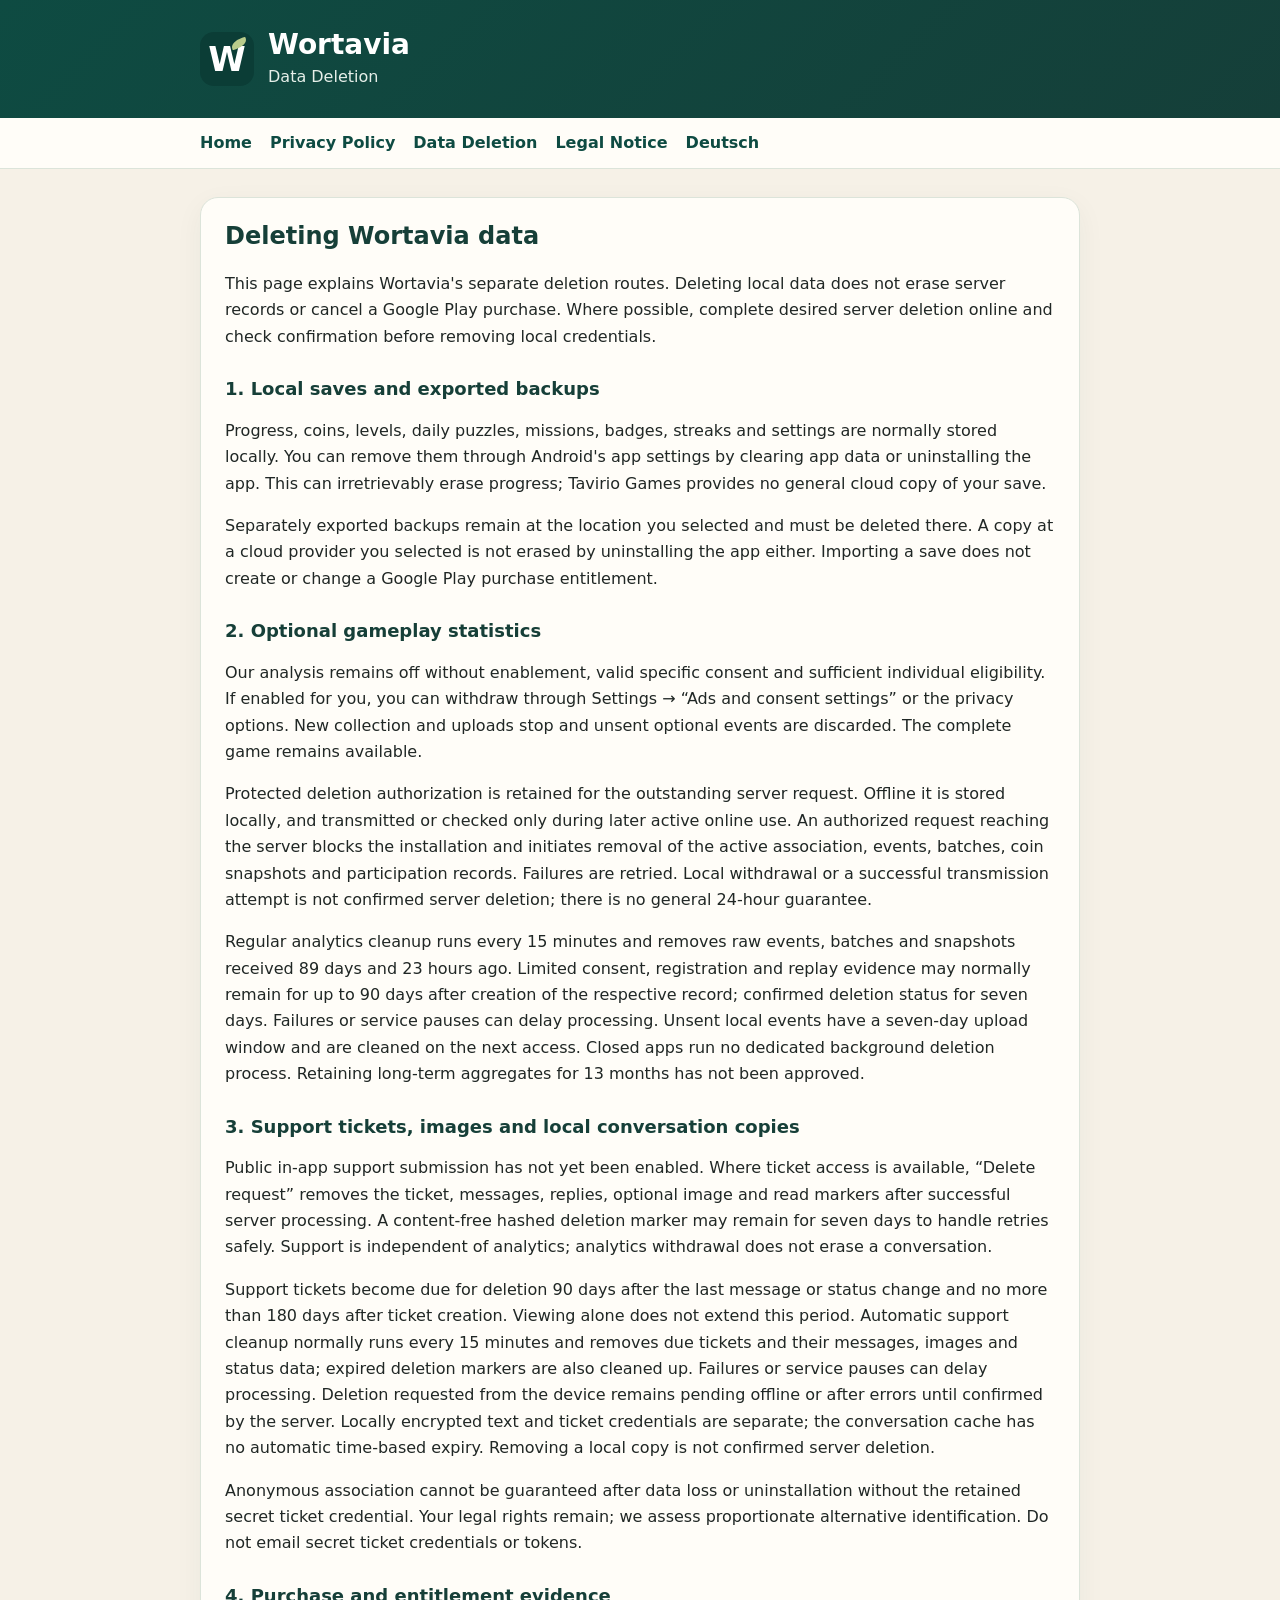
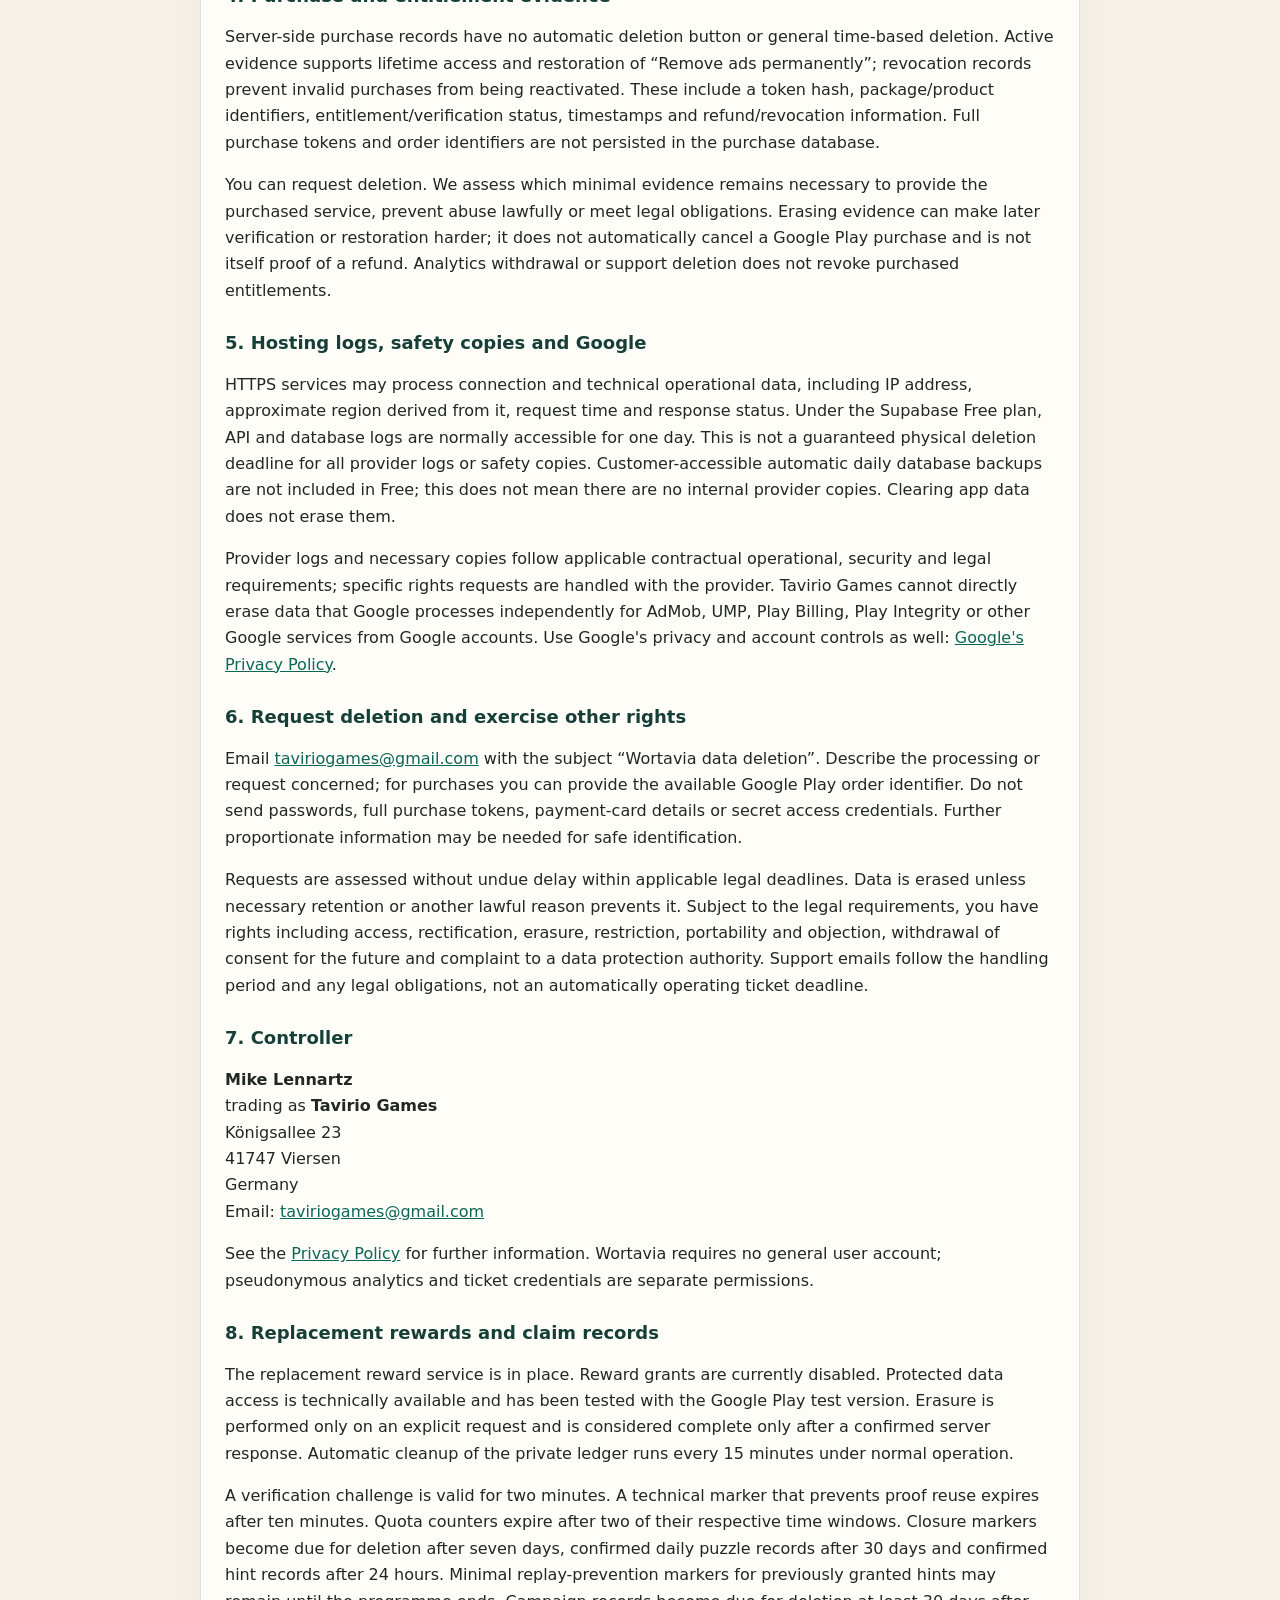
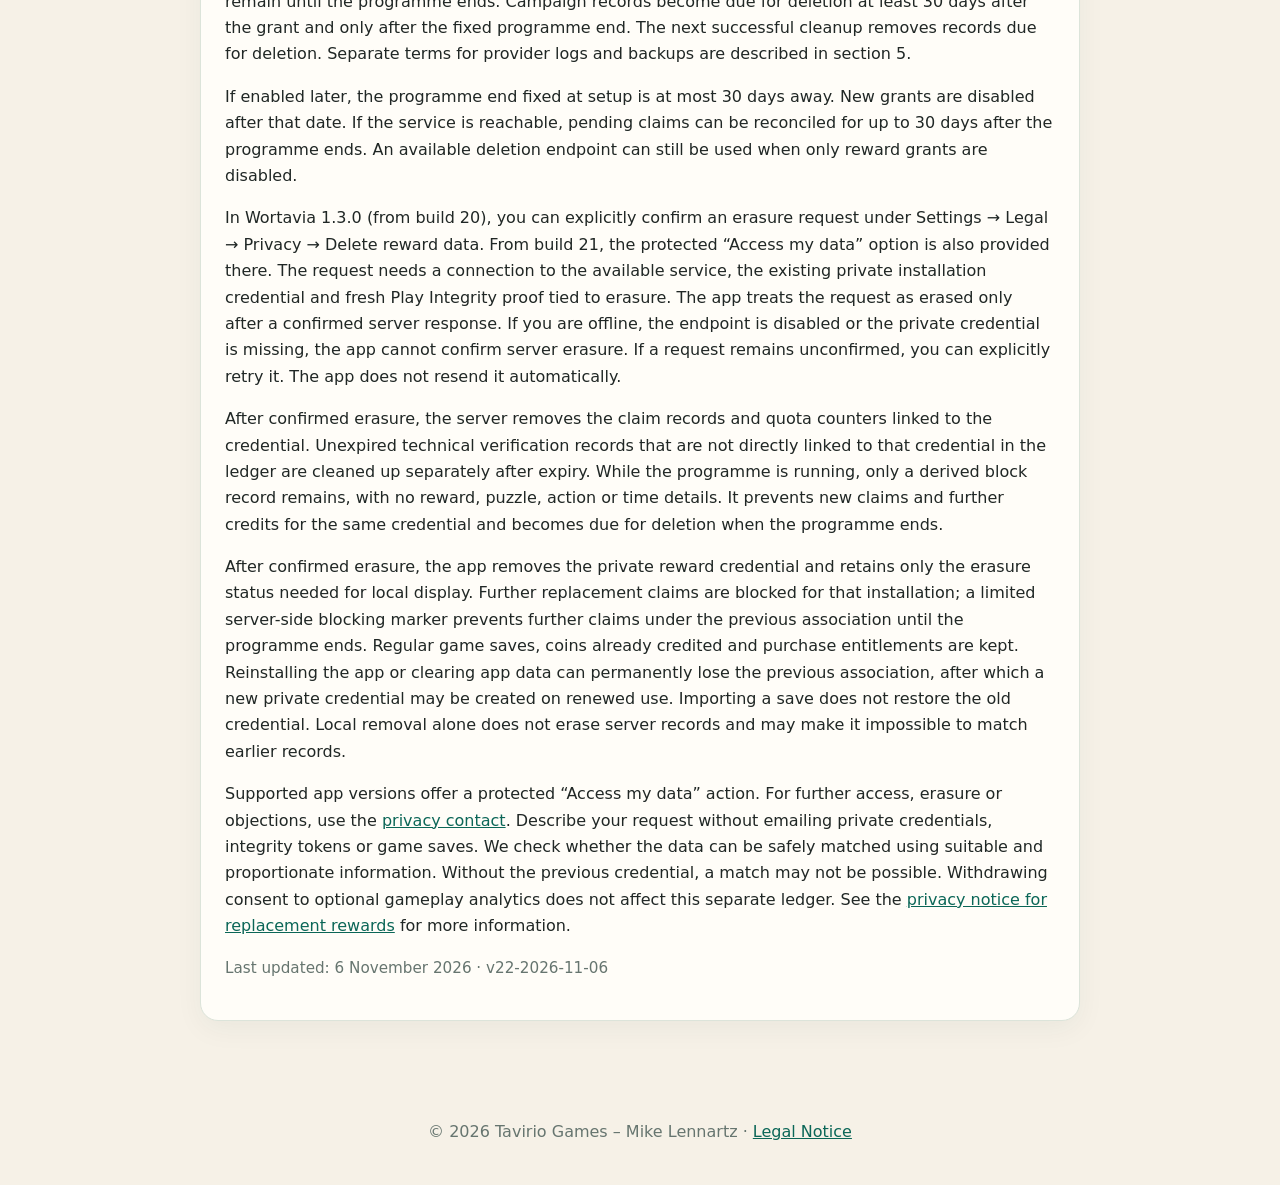
==== commit 552aece5: "Wortavia: update v22 reward privacy and deletion disclosures" ====
--- a/data-deletion-en.html
+++ b/data-deletion-en.html
@@ -31,13 +31,13 @@
 <p>See the <a href="privacy-en.html">Privacy Policy</a> for further information. Wortavia requires no general user account; pseudonymous analytics and ticket credentials are separate permissions.</p>
 
 <h3 id="replacement-rewards">8. Replacement rewards and claim records</h3>
-<p>The replacement reward service is in place. Reward grants and the deletion endpoint are currently disabled. Automatic cleanup of the private ledger runs every 15 minutes under normal operation.</p>
-<p>A verification challenge is valid for two minutes. A technical marker that prevents proof reuse expires after ten minutes. Quota counters expire after two of their respective time windows. Closure markers become due for deletion after seven days and confirmed daily puzzle and hint records after 30 days. Campaign records become due for deletion at least 30 days after the grant and only after the fixed programme end. The next successful cleanup removes records due for deletion. Separate terms for provider logs and backups are described in section 5.</p>
+<p>The replacement reward service is in place. Reward grants are currently disabled. Protected data access is technically available and has been tested with the Google Play test version. Erasure is performed only on an explicit request and is considered complete only after a confirmed server response. Automatic cleanup of the private ledger runs every 15 minutes under normal operation.</p>
+<p>A verification challenge is valid for two minutes. A technical marker that prevents proof reuse expires after ten minutes. Quota counters expire after two of their respective time windows. Closure markers become due for deletion after seven days, confirmed daily puzzle records after 30 days and confirmed hint records after 24 hours. Minimal replay-prevention markers for previously granted hints may remain until the programme ends. Campaign records become due for deletion at least 30 days after the grant and only after the fixed programme end. The next successful cleanup removes records due for deletion. Separate terms for provider logs and backups are described in section 5.</p>
 <p>If enabled later, the programme end fixed at setup is at most 30 days away. New grants are disabled after that date. If the service is reachable, pending claims can be reconciled for up to 30 days after the programme ends. An available deletion endpoint can still be used when only reward grants are disabled.</p>
-<p>In Wortavia 1.3.0 (build 20), you can explicitly confirm an erasure request under Settings → Privacy → Delete reward data. The request needs a connection to the available service, the existing private installation credential and fresh Play Integrity proof tied to erasure. The app treats the request as erased only after a confirmed server response. If you are offline, the endpoint is disabled or the private credential is missing, the app cannot confirm server erasure. If a request remains unconfirmed, you can explicitly retry it. The app does not resend it automatically.</p>
+<p>In Wortavia 1.3.0 (from build 20), you can explicitly confirm an erasure request under Settings → Legal → Privacy → Delete reward data. From build 21, the protected “Access my data” option is also provided there. The request needs a connection to the available service, the existing private installation credential and fresh Play Integrity proof tied to erasure. The app treats the request as erased only after a confirmed server response. If you are offline, the endpoint is disabled or the private credential is missing, the app cannot confirm server erasure. If a request remains unconfirmed, you can explicitly retry it. The app does not resend it automatically.</p>
 <p>After confirmed erasure, the server removes the claim records and quota counters linked to the credential. Unexpired technical verification records that are not directly linked to that credential in the ledger are cleaned up separately after expiry. While the programme is running, only a derived block record remains, with no reward, puzzle, action or time details. It prevents new claims and further credits for the same credential and becomes due for deletion when the programme ends.</p>
-<p>After confirmation, the app keeps the private credential and erasure status locally. This installation blocks new replacement claims and reconciliation of pending reward actions. Regular game saves, coins already credited and purchase entitlements are kept. The credential survives normal updates and restarts. Clearing app data or uninstalling the app removes the local credential. The next reward action after reinstalling creates a new credential. Importing a save does not restore the old credential. Local removal does not erase server records and may make it impossible to match earlier records.</p>
-<p>For access, erasure or to object to processing, use the <a href="mailto:taviriogames@gmail.com?subject=Wortavia%20replacement%20reward%20privacy">privacy contact</a>. Describe your request without emailing private credentials, integrity tokens or game saves. We check whether the data can be safely matched using suitable and proportionate information. Without the previous credential, a match may not be possible. Withdrawing consent to optional gameplay analytics does not affect this separate ledger. See the <a href="privacy-en.html#replacement-rewards">privacy notice for replacement rewards</a> for more information.</p>
+<p>After confirmed erasure, the app removes the private reward credential and retains only the erasure status needed for local display. Further replacement claims are blocked for that installation; a limited server-side blocking marker prevents further claims under the previous association until the programme ends. Regular game saves, coins already credited and purchase entitlements are kept. Reinstalling the app or clearing app data can permanently lose the previous association, after which a new private credential may be created on renewed use. Importing a save does not restore the old credential. Local removal alone does not erase server records and may make it impossible to match earlier records.</p>
+<p>Supported app versions offer a protected “Access my data” action. For further access, erasure or objections, use the <a href="mailto:taviriogames@gmail.com?subject=Wortavia%20replacement%20reward%20privacy">privacy contact</a>. Describe your request without emailing private credentials, integrity tokens or game saves. We check whether the data can be safely matched using suitable and proportionate information. Without the previous credential, a match may not be possible. Withdrawing consent to optional gameplay analytics does not affect this separate ledger. See the <a href="privacy-en.html#replacement-rewards">privacy notice for replacement rewards</a> for more information.</p>
 
-<p class="small">Last updated: <time datetime="2026-11-05">5 November 2026</time> · v20-2026-11-05</p>
+<p class="small">Last updated: <time datetime="2026-11-06">6 November 2026</time> · v22-2026-11-06</p>
 </section></main><footer><div class="wrap">© 2026 Tavirio Games – Mike Lennartz · <a href="legal-notice-en.html">Legal Notice</a></div></footer></body></html>
